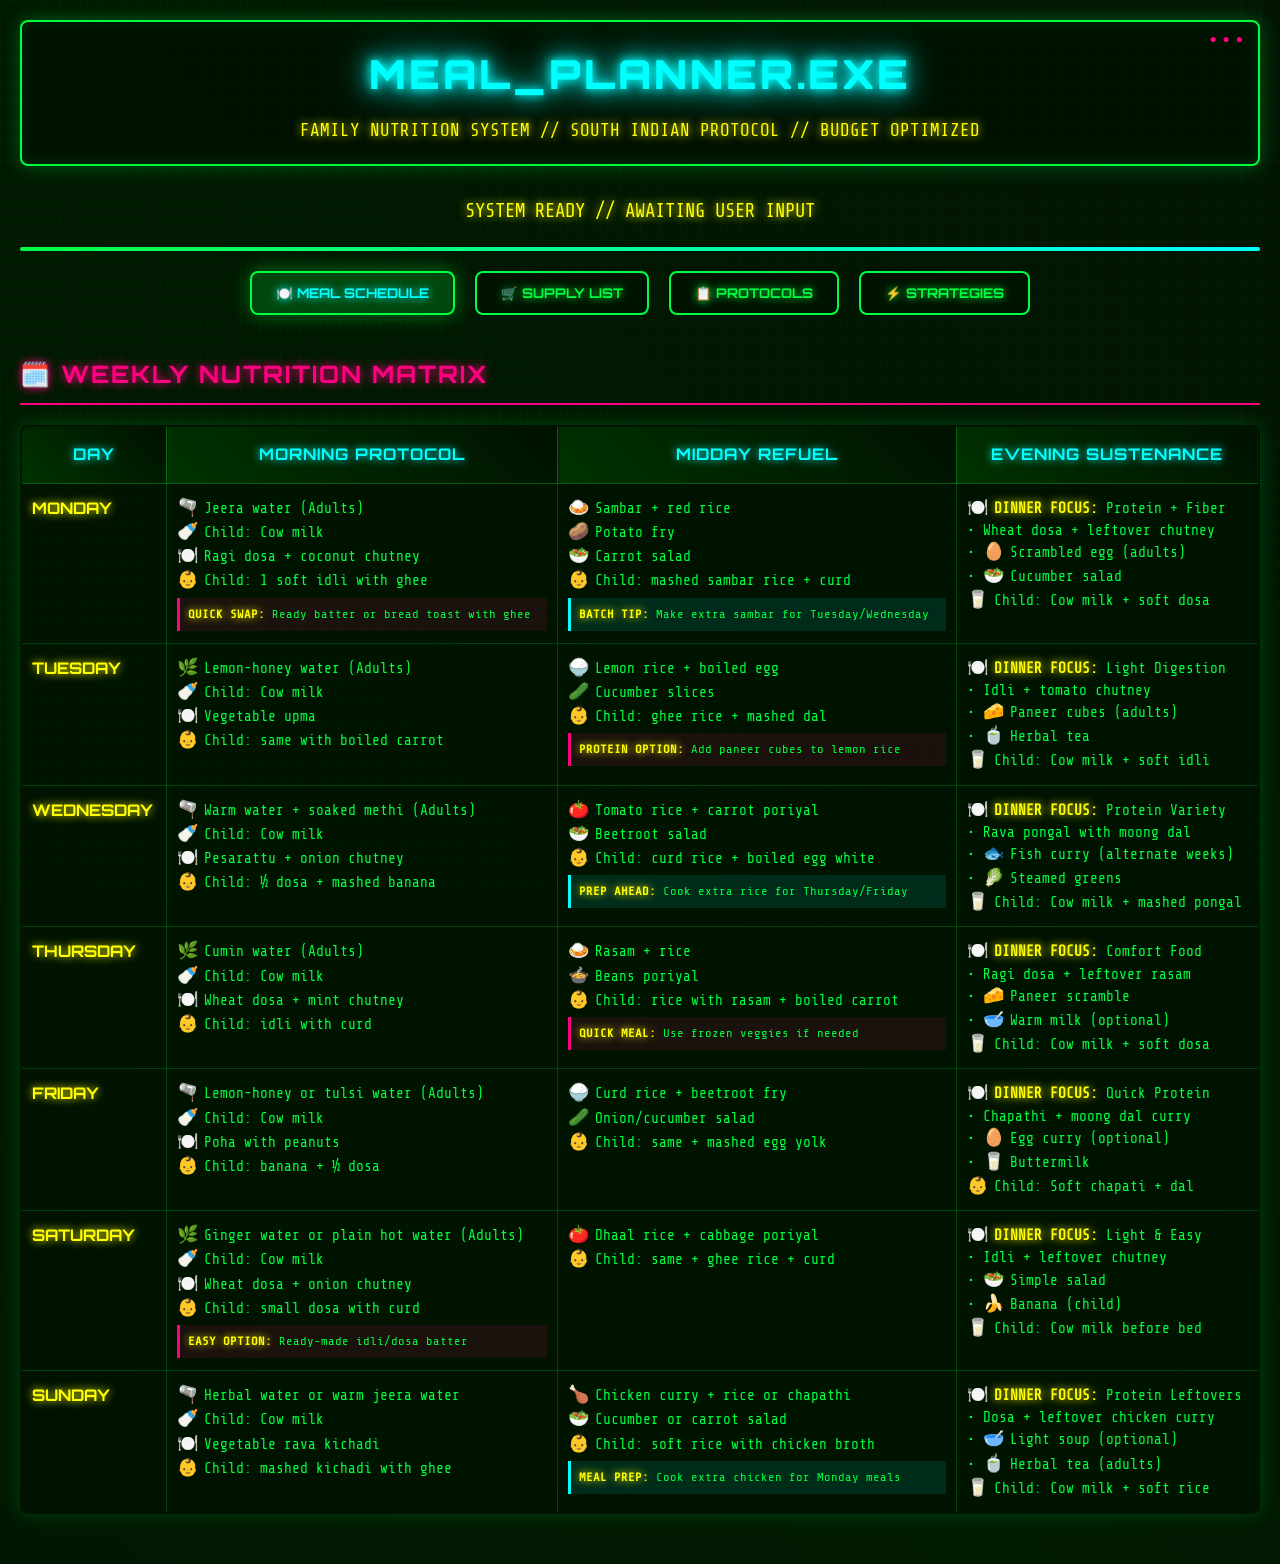
==== menu.html @ 2ec561cf "added diet food menu" ====
<!DOCTYPE html>
<html lang="en">
<head>
  <meta charset="UTF-8">
  <title>MEAL_PLANNER.EXE - Family Nutrition System</title>
  <link rel="stylesheet" href="styles.css">
</head>
<body>
  <div class="terminal-header">
    <h1>MEAL_PLANNER.EXE</h1>
    <div class="subtitle">FAMILY NUTRITION SYSTEM // SOUTH INDIAN PROTOCOL // BUDGET OPTIMIZED</div>
  </div>

  <div id="status" class="status">INITIALIZING NUTRITION PARAMETERS...</div>
  <div class="loading-bar">
    <div id="loadingProgress" class="loading-progress"></div>
  </div>

  <div class="tab-container">
    <button class="tab-button active" onclick="showTab('meals')">🍽️ MEAL SCHEDULE</button>
    <button class="tab-button" onclick="showTab('grocery')">🛒 SUPPLY LIST</button>
    <button class="tab-button" onclick="showTab('protocols')">📋 PROTOCOLS</button>
    <button class="tab-button" onclick="showTab('strategies')">⚡ STRATEGIES</button>
  </div>

  <div id="meals-tab" class="tab-content active">
    <h2>🗓️ WEEKLY NUTRITION MATRIX</h2>
    <table class="meal-table">
      <tr>
        <th>DAY</th>
        <th>MORNING PROTOCOL</th>
        <th>MIDDAY REFUEL</th>
        <th>EVENING SUSTENANCE</th>
      </tr>
      <tr>
        <td class="day-name">MONDAY</td>
        <td class="meal-content">
          <span class="meal-emoji">🫗</span>Jeera water (Adults)<br>
          <span class="meal-emoji">🍼</span>Child: Cow milk<br>
          <span class="meal-emoji">🍽️</span>Ragi dosa + coconut chutney<br>
          <span class="meal-emoji">👶</span>Child: 1 soft idli with ghee
          <div class="backup-meal">
            <strong>QUICK SWAP:</strong> Ready batter or bread toast with ghee
          </div>
        </td>
        <td class="meal-content">
          <span class="meal-emoji">🍛</span>Sambar + red rice<br>
          <span class="meal-emoji">🥔</span>Potato fry<br>
          <span class="meal-emoji">🥗</span>Carrot salad<br>
          <span class="meal-emoji">👶</span>Child: mashed sambar rice + curd
          <div class="batch-tip">
            <strong>BATCH TIP:</strong> Make extra sambar for Tuesday/Wednesday
          </div>
        </td>
        <td class="meal-content">
          <span class="meal-emoji">🍽️</span><strong>DINNER FOCUS:</strong> Protein + Fiber<br>
          • Wheat dosa + leftover chutney<br>
          • <span class="meal-emoji">🥚</span>Scrambled egg (adults)<br>
          • <span class="meal-emoji">🥗</span>Cucumber salad<br>
          <span class="meal-emoji">🥛</span>Child: Cow milk + soft dosa
        </td>
      </tr>
      <tr>
        <td class="day-name">TUESDAY</td>
        <td class="meal-content">
          <span class="meal-emoji">🌿</span>Lemon-honey water (Adults)<br>
          <span class="meal-emoji">🍼</span>Child: Cow milk<br>
          <span class="meal-emoji">🍽️</span>Vegetable upma<br>
          <span class="meal-emoji">👶</span>Child: same with boiled carrot
        </td>
        <td class="meal-content">
          <span class="meal-emoji">🍚</span>Lemon rice + boiled egg<br>
          <span class="meal-emoji">🥒</span>Cucumber slices<br>
          <span class="meal-emoji">👶</span>Child: ghee rice + mashed dal
          <div class="backup-meal">
            <strong>PROTEIN OPTION:</strong> Add paneer cubes to lemon rice
          </div>
        </td>
        <td class="meal-content">
          <span class="meal-emoji">🍽️</span><strong>DINNER FOCUS:</strong> Light Digestion<br>
          • Idli + tomato chutney<br>
          • <span class="meal-emoji">🧀</span>Paneer cubes (adults)<br>
          • <span class="meal-emoji">🍵</span>Herbal tea<br>
          <span class="meal-emoji">🥛</span>Child: Cow milk + soft idli
        </td>
      </tr>
      <tr>
        <td class="day-name">WEDNESDAY</td>
        <td class="meal-content">
          <span class="meal-emoji">🫗</span>Warm water + soaked methi (Adults)<br>
          <span class="meal-emoji">🍼</span>Child: Cow milk<br>
          <span class="meal-emoji">🍽️</span>Pesarattu + onion chutney<br>
          <span class="meal-emoji">👶</span>Child: ½ dosa + mashed banana
        </td>
        <td class="meal-content">
          <span class="meal-emoji">🍅</span>Tomato rice + carrot poriyal<br>
          <span class="meal-emoji">🥗</span>Beetroot salad<br>
          <span class="meal-emoji">👶</span>Child: curd rice + boiled egg white
          <div class="batch-tip">
            <strong>PREP AHEAD:</strong> Cook extra rice for Thursday/Friday
          </div>
        </td>
        <td class="meal-content">
          <span class="meal-emoji">🍽️</span><strong>DINNER FOCUS:</strong> Protein Variety<br>
          • Rava pongal with moong dal<br>
          • <span class="meal-emoji">🐟</span>Fish curry (alternate weeks)<br>
          • <span class="meal-emoji">🥬</span>Steamed greens<br>
          <span class="meal-emoji">🥛</span>Child: Cow milk + mashed pongal
        </td>
      </tr>
      <tr>
        <td class="day-name">THURSDAY</td>
        <td class="meal-content">
          <span class="meal-emoji">🌿</span>Cumin water (Adults)<br>
          <span class="meal-emoji">🍼</span>Child: Cow milk<br>
          <span class="meal-emoji">🍽️</span>Wheat dosa + mint chutney<br>
          <span class="meal-emoji">👶</span>Child: idli with curd
        </td>
        <td class="meal-content">
          <span class="meal-emoji">🍛</span>Rasam + rice<br>
          <span class="meal-emoji">🍲</span>Beans poriyal<br>
          <span class="meal-emoji">👶</span>Child: rice with rasam + boiled carrot
          <div class="backup-meal">
            <strong>QUICK MEAL:</strong> Use frozen veggies if needed
          </div>
        </td>
        <td class="meal-content">
          <span class="meal-emoji">🍽️</span><strong>DINNER FOCUS:</strong> Comfort Food<br>
          • Ragi dosa + leftover rasam<br>
          • <span class="meal-emoji">🧀</span>Paneer scramble<br>
          • <span class="meal-emoji">🥣</span>Warm milk (optional)<br>
          <span class="meal-emoji">🥛</span>Child: Cow milk + soft dosa
        </td>
      </tr>
      <tr>
        <td class="day-name">FRIDAY</td>
        <td class="meal-content">
          <span class="meal-emoji">🫗</span>Lemon-honey or tulsi water (Adults)<br>
          <span class="meal-emoji">🍼</span>Child: Cow milk<br>
          <span class="meal-emoji">🍽️</span>Poha with peanuts<br>
          <span class="meal-emoji">👶</span>Child: banana + ½ dosa
        </td>
        <td class="meal-content">
          <span class="meal-emoji">🍚</span>Curd rice + beetroot fry<br>
          <span class="meal-emoji">🥒</span>Onion/cucumber salad<br>
          <span class="meal-emoji">👶</span>Child: same + mashed egg yolk
        </td>
        <td class="meal-content">
          <span class="meal-emoji">🍽️</span><strong>DINNER FOCUS:</strong> Quick Protein<br>
          • Chapathi + moong dal curry<br>
          • <span class="meal-emoji">🥚</span>Egg curry (optional)<br>
          • <span class="meal-emoji">🥛</span>Buttermilk<br>
          <span class="meal-emoji">👶</span>Child: Soft chapati + dal
        </td>
      </tr>
      <tr>
        <td class="day-name">SATURDAY</td>
        <td class="meal-content">
          <span class="meal-emoji">🌿</span>Ginger water or plain hot water (Adults)<br>
          <span class="meal-emoji">🍼</span>Child: Cow milk<br>
          <span class="meal-emoji">🍽️</span>Wheat dosa + onion chutney<br>
          <span class="meal-emoji">👶</span>Child: small dosa with curd
          <div class="backup-meal">
            <strong>EASY OPTION:</strong> Ready-made idli/dosa batter
          </div>
        </td>
        <td class="meal-content">
          <span class="meal-emoji">🍅</span>Dhaal rice + cabbage poriyal<br>
          <span class="meal-emoji">👶</span>Child: same + ghee rice + curd
        </td>
        <td class="meal-content">
          <span class="meal-emoji">🍽️</span><strong>DINNER FOCUS:</strong> Light & Easy<br>
          • Idli + leftover chutney<br>
          • <span class="meal-emoji">🥗</span>Simple salad<br>
          • <span class="meal-emoji">🍌</span>Banana (child)<br>
          <span class="meal-emoji">🥛</span>Child: Cow milk before bed
        </td>
      </tr>
      <tr>
        <td class="day-name">SUNDAY</td>
        <td class="meal-content">
          <span class="meal-emoji">🫗</span>Herbal water or warm jeera water<br>
          <span class="meal-emoji">🍼</span>Child: Cow milk<br>
          <span class="meal-emoji">🍽️</span>Vegetable rava kichadi<br>
          <span class="meal-emoji">👶</span>Child: mashed kichadi with ghee
        </td>
        <td class="meal-content">
          <span class="meal-emoji">🍗</span>Chicken curry + rice or chapathi<br>
          <span class="meal-emoji">🥗</span>Cucumber or carrot salad<br>
          <span class="meal-emoji">👶</span>Child: soft rice with chicken broth
          <div class="batch-tip">
            <strong>MEAL PREP:</strong> Cook extra chicken for Monday meals
          </div>
        </td>
        <td class="meal-content">
          <span class="meal-emoji">🍽️</span><strong>DINNER FOCUS:</strong> Protein Leftovers<br>
          • Dosa + leftover chicken curry<br>
          • <span class="meal-emoji">🥣</span>Light soup (optional)<br>
          • <span class="meal-emoji">🍵</span>Herbal tea (adults)<br>
          <span class="meal-emoji">🥛</span>Child: Cow milk + soft rice
        </td>
      </tr>
    </table>
  </div>

  <div id="grocery-tab" class="tab-content">
    <h2>🛒 WEEKLY SUPPLY ACQUISITION MATRIX</h2>
    
    <div class="info-panel">
      <h3>🧅 VEGETABLES (Buy Fresh Twice Weekly)</h3>
      <table class="grocery-table">
        <tr><th>ITEM</th><th>QTY/WEEK</th><th>NOTES</th></tr>
        <tr><td>Onion</td><td>1.5 kg</td><td>Base for chutney, upma, poriyal</td></tr>
        <tr><td>Tomato (seeded)</td><td>1 kg</td><td>De-seed for kidney stone prevention</td></tr>
        <tr><td>Carrot</td><td>½ – 1 kg</td><td>Salads, poriyal, child food</td></tr>
        <tr><td>Cabbage</td><td>½ head</td><td>For poriyal</td></tr>
        <tr><td>Beans</td><td>250-300g</td><td>For fry or poriyal</td></tr>
        <tr><td>Curry leaves</td><td>1 bunch</td><td>Use fresh or store frozen</td></tr>
        <tr><td>Green chilies</td><td>6–8</td><td>Limited for child meals</td></tr>
        <tr><td>Ginger</td><td>100g</td><td>Rasam, chutney</td></tr>
        <tr><td>Paneer</td><td>200g</td><td>Protein option for busy days</td></tr>
      </table>
    </div>

    <div class="info-panel">
      <h3>🍚 GRAINS & PULSES</h3>
      <table class="grocery-table">
        <tr><th>ITEM</th><th>QTY</th><th>PURPOSE</th></tr>
        <tr><td>Idli rice / boiled rice</td><td>3–4 kg</td><td>For idli, dosa, rice meals</td></tr>
        <tr><td>Red rice</td><td>1–2 kg</td><td>For lunch (lower GI)</td></tr>
        <tr><td>Ragi flour</td><td>500g</td><td>For dosa and health</td></tr>
        <tr><td>Wheat flour</td><td>1–1.5 kg</td><td>Chapathi, wheat dosa</td></tr>
        <tr><td>Rava (sooji)</td><td>500g</td><td>Upma, kichadi</td></tr>
        <tr><td>Moong dal</td><td>500g</td><td>Pongal, dosa, porridge</td></tr>
        <tr><td>Toor dal</td><td>1 kg</td><td>Sambar</td></tr>
        <tr><td>Urad dal</td><td>500g</td><td>Idli, dosa batter</td></tr>
        <tr><td>Poha (flattened rice)</td><td>250g</td><td>Quick breakfast option</td></tr>
      </table>
    </div>

    <div class="info-panel">
      <h3>🍳 PROTEIN & DAIRY</h3>
      <table class="grocery-table">
        <tr><th>ITEM</th><th>QTY/WEEK</th><th>NOTES</th></tr>
        <tr><td>Eggs</td><td>6–10</td><td>Boiled for adults & child</td></tr>
        <tr><td>Chicken (small portion)</td><td>500g</td><td>For Sunday curry</td></tr>
        <tr><td>Fish (optional)</td><td>200g</td><td>Alternative protein source</td></tr>
        <tr><td>Cow milk</td><td>3–4 liters</td><td>For child & cooking</td></tr>
        <tr><td>Curd</td><td>2 liters</td><td>For meals</td></tr>
        <tr><td>Paneer</td><td>200g</td><td>For protein variety</td></tr>
      </table>
    </div>

    <div class="info-panel">
      <h3 class="budget-highlight">💰 ESTIMATED WEEKLY BUDGET</h3>
      <ul>
        <li>Vegetables: ₹200-300</li>
        <li>Grains & Pulses: ₹300-400</li>
        <li>Protein & Dairy: ₹400-500</li>
        <li>Spices & Oil: ₹100-150</li>
        <li><strong>TOTAL: ₹1,000 - ₹1,350/week</strong></li>
      </ul>
    </div>
  </div>

  <div id="protocols-tab" class="tab-content">
    <h2>📋 FAMILY NUTRITION PROTOCOLS</h2>
    
    <div class="info-grid">
      <div class="info-panel">
        <h3>ADULT NUTRITION TARGETS</h3>
        <ul>
          <li><strong>Objective:</strong> Belly fat reduction</li>
          <li>Morning detox waters with cumin/lemon</li>
          <li>High fiber vegetables and millets</li>
          <li>Controlled portions with red rice</li>
          <li>Evening light meals</li>
          <li>Minimal oil and processed foods</li>
        </ul>
      </div>

      <div class="info-panel">
        <h3>THYROID SUPPORT PROTOCOL</h3>
        <ul>
          <li>Iodized salt usage</li>
          <li>Selenium-rich foods (eggs, garlic)</li>
          <li>Avoid excessive cabbage/cauliflower</li>
          <li>Include coconut and ghee moderately</li>
          <li>Regular meal timing</li>
        </ul>
      </div>

      <div class="info-panel">
        <h3>CHILD NUTRITION MATRIX (2.6Y)</h3>
        <ul>
          <li><strong>Critical:</strong> Cow milk morning + night</li>
          <li>No spicy food, minimal podi</li>
          <li>Soft texture in all dishes</li>
          <li>Boiled egg yolk 2-3 times/week</li>
          <li>Mashed dal and vegetables</li>
          <li>Encourage water, avoid juices/sweets</li>
          <li>Ghee for healthy fat intake</li>
        </ul>
      </div>

      <div class="info-panel">
        <h3>⏰ MEAL TIMING PROTOCOL</h3>
        <ul>
          <li><strong>Morning:</strong> 7:00-8:00 AM</li>
          <li><strong>Mid-morning:</strong> Soaked almonds + date (adults)</li>
          <li><strong>Lunch:</strong> 12:00-1:00 PM</li>
          <li><strong>Evening snack:</strong> Buttermilk/fruit (4:00 PM)</li>
          <li><strong>Dinner:</strong> 7:00-8:00 PM</li>
          <li><strong>Bedtime:</strong> Herbal water (adults only)</li>
        </ul>
      </div>

      <div class="info-panel">
        <h3>💡 COST OPTIMIZATION STRATEGIES</h3>
        <ul>
          <li>Buy vegetables twice weekly</li>
          <li>Reuse chutneys and curries smartly</li>
          <li>Make curd at home</li>
          <li>Batch cook grains and dals</li>
          <li>Use seasonal vegetables</li>
          <li>Minimal food waste policy</li>
        </ul>
      </div>

      <div class="info-panel">
        <h3>🚨 HEALTH ALERTS</h3>
        <ul>
          <li><strong>De-seed tomatoes</strong> (kidney stone prevention)</li>
          <li><strong>Limit spinach/beetroot</strong> (oxalates)</li>
          <li><strong>Fresh curry leaves</strong> preferred</li>
          <li><strong>Cold-pressed oils</strong> when possible</li>
          <li><strong>Avoid bulk buying</strong> perishables</li>
        </ul>
      </div>
    </div>
  </div>

  <div id="strategies-tab" class="tab-content">
    <h2>⚡ EXECUTION STRATEGIES</h2>
    
    <div class="info-grid">
      <div class="info-panel">
        <h3>🚀 BATCH COOKING PLAN</h3>
        <ul>
          <li><strong>Sunday:</strong> Make large batch of idli/dosa batter</li>
          <li><strong>Monday:</strong> Extra sambar for multiple meals</li>
          <li><strong>Wednesday:</strong> Cook extra rice for coming days</li>
          <li><strong>Sunday:</strong> Prepare chicken curry in bulk</li>
          <li><strong>Daily:</strong> Make extra chutneys for next day</li>
        </ul>
      </div>

      <div class="info-panel">
        <h3>🆘 BACKUP MEAL OPTIONS</h3>
        <ul>
          <li><strong>Quick Breakfasts:</strong> Poha, bread toast, upma mix</li>
          <li><strong>Emergency Lunches:</strong> Curd rice + pickle, lemon rice</li>
          <li><strong>Simple Dinners:</strong> Ready dosa batter, chapati + dal</li>
          <li><strong>Protein Boosters:</strong> Boiled eggs, paneer cubes</li>
          <li><strong>Child Meals:</strong> Banana + milk, mashed khichdi</li>
        </ul>
      </div>

      <div class="info-panel">
        <h3>⏱️ TIME-SAVING HACKS</h3>
        <ul>
          <li>Pre-cut vegetables twice weekly</li>
          <li>Use pressure cooker for simultaneous cooking</li>
          <li>Keep pre-made spice mixes ready</li>
          <li>Frozen grated coconut for chutneys</li>
          <li>Soak dals/grains overnight when possible</li>
        </ul>
      </div>

      <div class="info-panel">
        <h3>🥗 PROTEIN ROTATION</h3>
        <ul>
          <li><strong>Eggs:</strong> 3-4 times weekly</li>
          <li><strong>Chicken:</strong> Sunday + leftovers</li>
          <li><strong>Fish:</strong> Optional 1-2 times</li>
          <li><strong>Paneer:</strong> 1-2 times weekly</li>
          <li><strong>Dals:</strong> Daily rotation</li>
          <li><strong>Milk/Curd:</strong> Daily for calcium</li>
        </ul>
      </div>

      <div class="info-panel">
        <h3>📦 PANTRY ESSENTIALS</h3>
        <ul>
          <li>Ready dosa/idli batter (emergency)</li>
          <li>Poha/flattened rice</li>
          <li>Dry fruits and nuts</li>
          <li>Basic spice mixes</li>
          <li>Ghee and oils</li>
          <li>Frozen veggies (backup)</li>
        </ul>
      </div>

      <div class="info-panel">
        <h3>🔄 LEFTOVER STRATEGIES</h3>
        <ul>
          <li>Extra sambar → next day rasam</li>
          <li>Leftover rice → next day fried rice</li>
          <li>Extra chutneys → sandwich spreads</li>
          <li>Cooked veggies → stuffed paratha</li>
          <li>Boiled potatoes → next day fry</li>
        </ul>
      </div>
    </div>
  </div>

  <script src="script.js"></script>
</body>
</html>
---- styles.css ----
@import url('https://fonts.googleapis.com/css2?family=Orbitron:wght@400;700;900&family=Share+Tech+Mono&display=swap');

:root {
  --neon-green: #00ff41;
  --neon-cyan: #00ffff;
  --neon-pink: #ff0080;
  --neon-yellow: #ffff00;
  --dark-bg: #0a0a0a;
  --terminal-bg: #001100;
  --grid-color: rgba(0, 255, 65, 0.1);
}

* {
  box-sizing: border-box;
}

body {
  background: linear-gradient(45deg, #0a0a0a 0%, #001a00 50%, #0a0a0a 100%);
  background-size: 400% 400%;
  animation: gradientShift 20s ease infinite;
  color: var(--neon-green);
  font-family: 'Share Tech Mono', monospace;
  margin: 0;
  padding: 20px;
  line-height: 1.6;
  min-height: 100vh;
  position: relative;
  overflow-x: auto;
}

body::before {
  content: '';
  position: fixed;
  top: 0;
  left: 0;
  width: 100%;
  height: 100%;
  background-image: 
    linear-gradient(rgba(0, 255, 65, 0.03) 1px, transparent 1px),
    linear-gradient(90deg, rgba(0, 255, 65, 0.03) 1px, transparent 1px);
  background-size: 20px 20px;
  pointer-events: none;
  z-index: -1;
}

@keyframes gradientShift {
  0% { background-position: 0% 50%; }
  50% { background-position: 100% 50%; }
  100% { background-position: 0% 50%; }
}

.terminal-header {
  border: 2px solid var(--neon-green);
  border-radius: 8px;
  padding: 20px;
  margin-bottom: 30px;
  background: rgba(0, 17, 0, 0.8);
  box-shadow: 
    0 0 20px rgba(0, 255, 65, 0.3),
    inset 0 0 20px rgba(0, 255, 65, 0.1);
  position: relative;
}

.terminal-header::before {
  content: '● ● ●';
  position: absolute;
  top: 8px;
  right: 15px;
  color: var(--neon-pink);
  font-size: 12px;
}

h1 {
  font-family: 'Orbitron', monospace;
  font-weight: 900;
  font-size: 2.5em;
  color: var(--neon-cyan);
  text-shadow: 
    0 0 10px var(--neon-cyan),
    0 0 20px var(--neon-cyan),
    0 0 40px var(--neon-cyan);
  margin: 0;
  text-align: center;
  letter-spacing: 3px;
}

.subtitle {
  text-align: center;
  color: var(--neon-yellow);
  font-size: 1.1em;
  margin-top: 10px;
  text-shadow: 0 0 10px var(--neon-yellow);
}

h2 {
  font-family: 'Orbitron', monospace;
  font-weight: 700;
  color: var(--neon-pink);
  text-shadow: 0 0 10px var(--neon-pink);
  border-bottom: 2px solid var(--neon-pink);
  padding-bottom: 10px;
  margin-top: 40px;
  font-size: 1.5em;
  letter-spacing: 2px;
}

h3 {
  color: var(--neon-cyan);
  text-shadow: 0 0 8px var(--neon-cyan);
  font-family: 'Orbitron', monospace;
  letter-spacing: 1px;
}

.status {
  text-align: center;
  color: var(--neon-yellow);
  font-size: 1.2em;
  margin: 20px 0;
  text-shadow: 0 0 10px var(--neon-yellow);
  animation: pulse 2s ease-in-out infinite alternate;
}

@keyframes pulse {
  from { opacity: 0.8; }
  to { opacity: 1; }
}

.meal-table {
  width: 100%;
  border-collapse: collapse;
  background: rgba(0, 17, 0, 0.6);
  border: 2px solid var(--neon-green);
  border-radius: 8px;
  overflow: hidden;
  box-shadow: 0 0 20px rgba(0, 255, 65, 0.2);
  margin-bottom: 30px;
}

.meal-table th {
  background: linear-gradient(45deg, #003300, #001100);
  color: var(--neon-cyan);
  padding: 15px 10px;
  font-family: 'Orbitron', monospace;
  font-weight: 700;
  text-shadow: 0 0 8px var(--neon-cyan);
  border: 1px solid rgba(0, 255, 65, 0.3);
  letter-spacing: 1px;
}

.meal-table td {
  padding: 12px 10px;
  border: 1px solid rgba(0, 255, 65, 0.2);
  transition: all 0.3s ease;
  vertical-align: top;
}

.meal-table tr:hover td {
  background: rgba(0, 255, 65, 0.1);
  box-shadow: inset 0 0 20px rgba(0, 255, 65, 0.1);
}

.day-name {
  font-family: 'Orbitron', monospace;
  font-weight: 700;
  color: var(--neon-yellow);
  text-shadow: 0 0 8px var(--neon-yellow);
}

.meal-content {
  font-size: 0.9em;
  line-height: 1.4;
}

.meal-emoji {
  font-size: 1.2em;
  margin-right: 5px;
}

.info-grid {
  display: grid;
  grid-template-columns: repeat(auto-fit, minmax(300px, 1fr));
  gap: 30px;
  margin-top: 30px;
}

.info-panel {
  background: rgba(0, 17, 0, 0.6);
  border: 2px solid var(--neon-green);
  border-radius: 8px;
  padding: 20px;
  box-shadow: 0 0 15px rgba(0, 255, 65, 0.2);
  transition: all 0.3s ease;
}

.info-panel:hover {
  box-shadow: 0 0 25px rgba(0, 255, 65, 0.4);
  transform: translateY(-5px);
}

.grocery-table {
  width: 100%;
  border-collapse: collapse;
  background: rgba(0, 17, 0, 0.6);
  border: 2px solid var(--neon-green);
  border-radius: 8px;
  overflow: hidden;
  box-shadow: 0 0 20px rgba(0, 255, 65, 0.2);
  font-size: 0.9em;
}

.grocery-table th {
  background: linear-gradient(45deg, #003300, #001100);
  color: var(--neon-cyan);
  padding: 12px 8px;
  font-family: 'Orbitron', monospace;
  font-weight: 700;
  text-shadow: 0 0 8px var(--neon-cyan);
  border: 1px solid rgba(0, 255, 65, 0.3);
}

.grocery-table td {
  padding: 10px 8px;
  border: 1px solid rgba(0, 255, 65, 0.2);
}

.grocery-table tr:hover td {
  background: rgba(0, 255, 65, 0.05);
}

ul {
  list-style: none;
  padding: 0;
}

ul li {
  padding: 8px 0;
  border-bottom: 1px solid rgba(0, 255, 65, 0.1);
  transition: all 0.3s ease;
}

ul li:hover {
  color: var(--neon-cyan);
  text-shadow: 0 0 8px var(--neon-cyan);
  padding-left: 10px;
}

ul li::before {
  content: '▶ ';
  color: var(--neon-pink);
  margin-right: 8px;
}

strong {
  color: var(--neon-yellow);
  text-shadow: 0 0 8px var(--neon-yellow);
}

.budget-highlight {
  color: var(--neon-pink);
  text-shadow: 0 0 10px var(--neon-pink);
  font-weight: bold;
}

.ascii-art {
  font-family: 'Share Tech Mono', monospace;
  color: var(--neon-green);
  text-align: center;
  margin: 30px 0;
  font-size: 0.8em;
  opacity: 0.7;
  white-space: pre;
}

@media (max-width: 768px) {
  body { padding: 10px; }
  h1 { font-size: 1.8em; }
  .info-grid { grid-template-columns: 1fr; }
  .meal-table { font-size: 0.8em; }
  .meal-table th, .meal-table td { padding: 8px; }
  .grocery-table { font-size: 0.8em; }
}

.loading-bar {
  width: 100%;
  height: 4px;
  background: rgba(0, 255, 65, 0.2);
  border-radius: 2px;
  overflow: hidden;
  margin: 20px 0;
}

.loading-progress {
  height: 100%;
  background: linear-gradient(90deg, var(--neon-green), var(--neon-cyan), var(--neon-green));
  background-size: 200% 100%;
  animation: loadingAnimation 2s linear infinite;
  width: 100%;
  transition: width 0.3s ease;
}

@keyframes loadingAnimation {
  0% { background-position: 200% 0; }
  100% { background-position: -200% 0; }
}

.tab-container {
  display: flex;
  justify-content: center;
  margin-bottom: 30px;
  gap: 20px;
  flex-wrap: wrap;
}

.tab-button {
  background: rgba(0, 17, 0, 0.6);
  border: 2px solid var(--neon-green);
  color: var(--neon-green);
  padding: 12px 24px;
  font-family: 'Orbitron', monospace;
  font-weight: 700;
  cursor: pointer;
  border-radius: 8px;
  transition: all 0.3s ease;
  text-shadow: 0 0 8px var(--neon-green);
}

.tab-button:hover {
  background: rgba(0, 255, 65, 0.1);
  box-shadow: 0 0 15px rgba(0, 255, 65, 0.3);
}

.tab-button.active {
  background: rgba(0, 255, 65, 0.2);
  color: var(--neon-cyan);
  text-shadow: 0 0 10px var(--neon-cyan);
  box-shadow: 0 0 20px rgba(0, 255, 65, 0.4);
}

.tab-content {
  display: none;
}

.tab-content.active {
  display: block;
}

.backup-meal {
  background: rgba(255, 0, 128, 0.1);
  border-left: 3px solid var(--neon-pink);
  padding: 8px;
  margin-top: 5px;
  font-size: 0.85em;
}

.batch-tip {
  background: rgba(0, 255, 255, 0.1);
  border-left: 3px solid var(--neon-cyan);
  padding: 8px;
  margin-top: 5px;
  font-size: 0.85em;
}
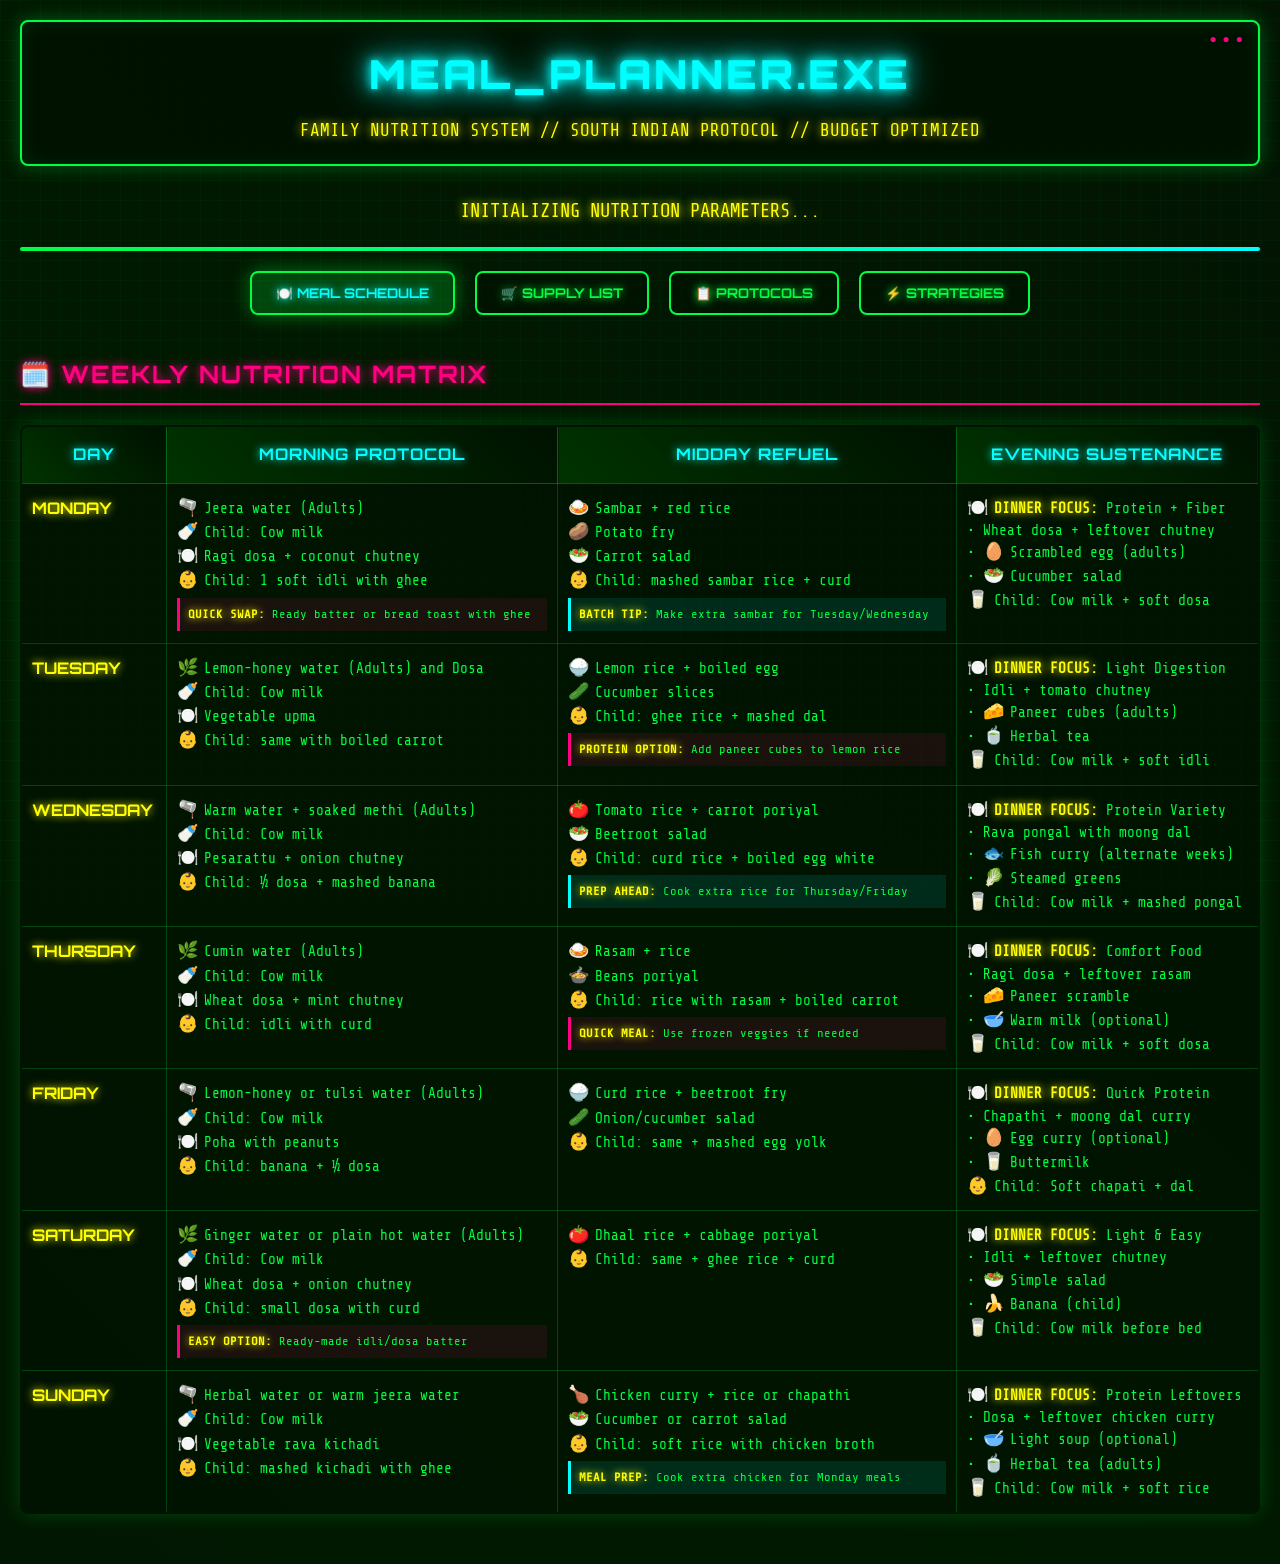
==== commit 9ebb9d1b: "changed the menu" ====
--- a/menu.html
+++ b/menu.html
@@ -63,7 +63,7 @@
       <tr>
         <td class="day-name">TUESDAY</td>
         <td class="meal-content">
-          <span class="meal-emoji">🌿</span>Lemon-honey water (Adults)<br>
+          <span class="meal-emoji">🌿</span>Lemon-honey water (Adults) and Dosa<br>
           <span class="meal-emoji">🍼</span>Child: Cow milk<br>
           <span class="meal-emoji">🍽️</span>Vegetable upma<br>
           <span class="meal-emoji">👶</span>Child: same with boiled carrot
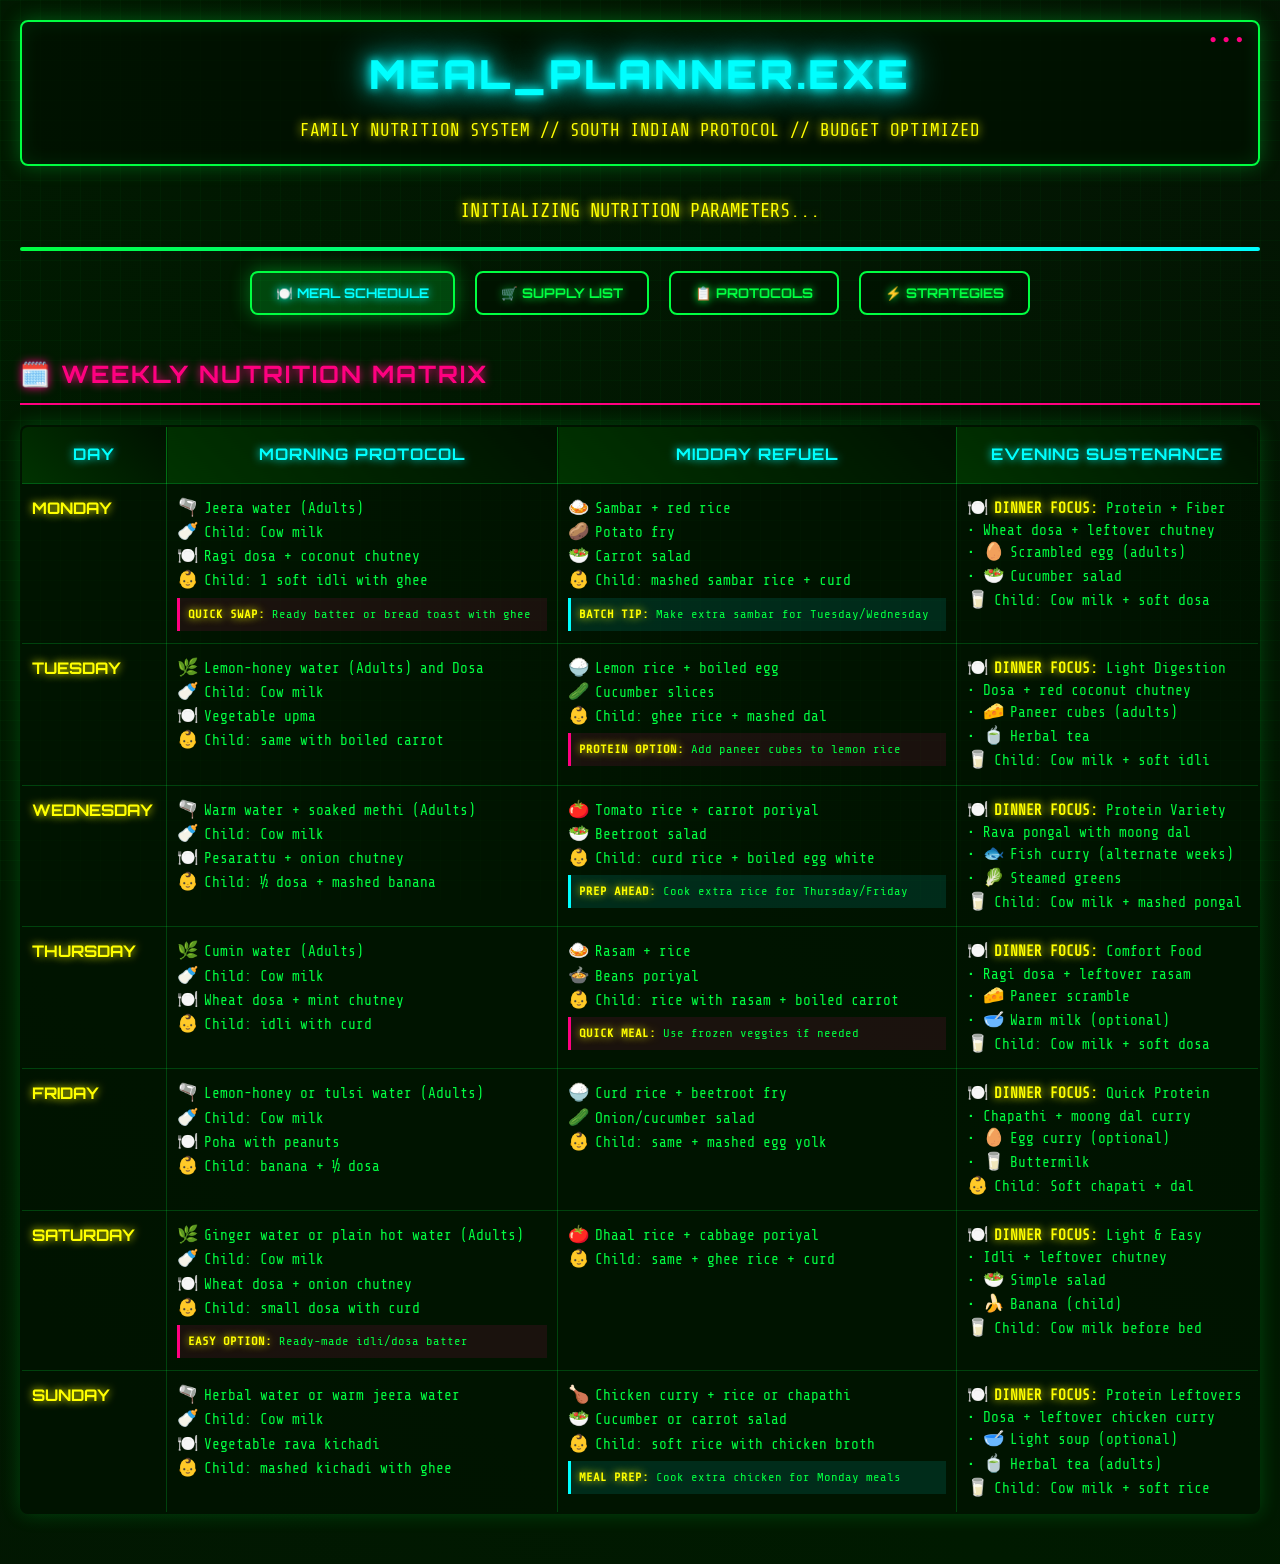
==== commit e8a38d50: "content changes" ====
--- a/menu.html
+++ b/menu.html
@@ -78,7 +78,7 @@
         </td>
         <td class="meal-content">
           <span class="meal-emoji">🍽️</span><strong>DINNER FOCUS:</strong> Light Digestion<br>
-          • Idli + tomato chutney<br>
+          • Dosa + red coconut chutney <br>
           • <span class="meal-emoji">🧀</span>Paneer cubes (adults)<br>
           • <span class="meal-emoji">🍵</span>Herbal tea<br>
           <span class="meal-emoji">🥛</span>Child: Cow milk + soft idli
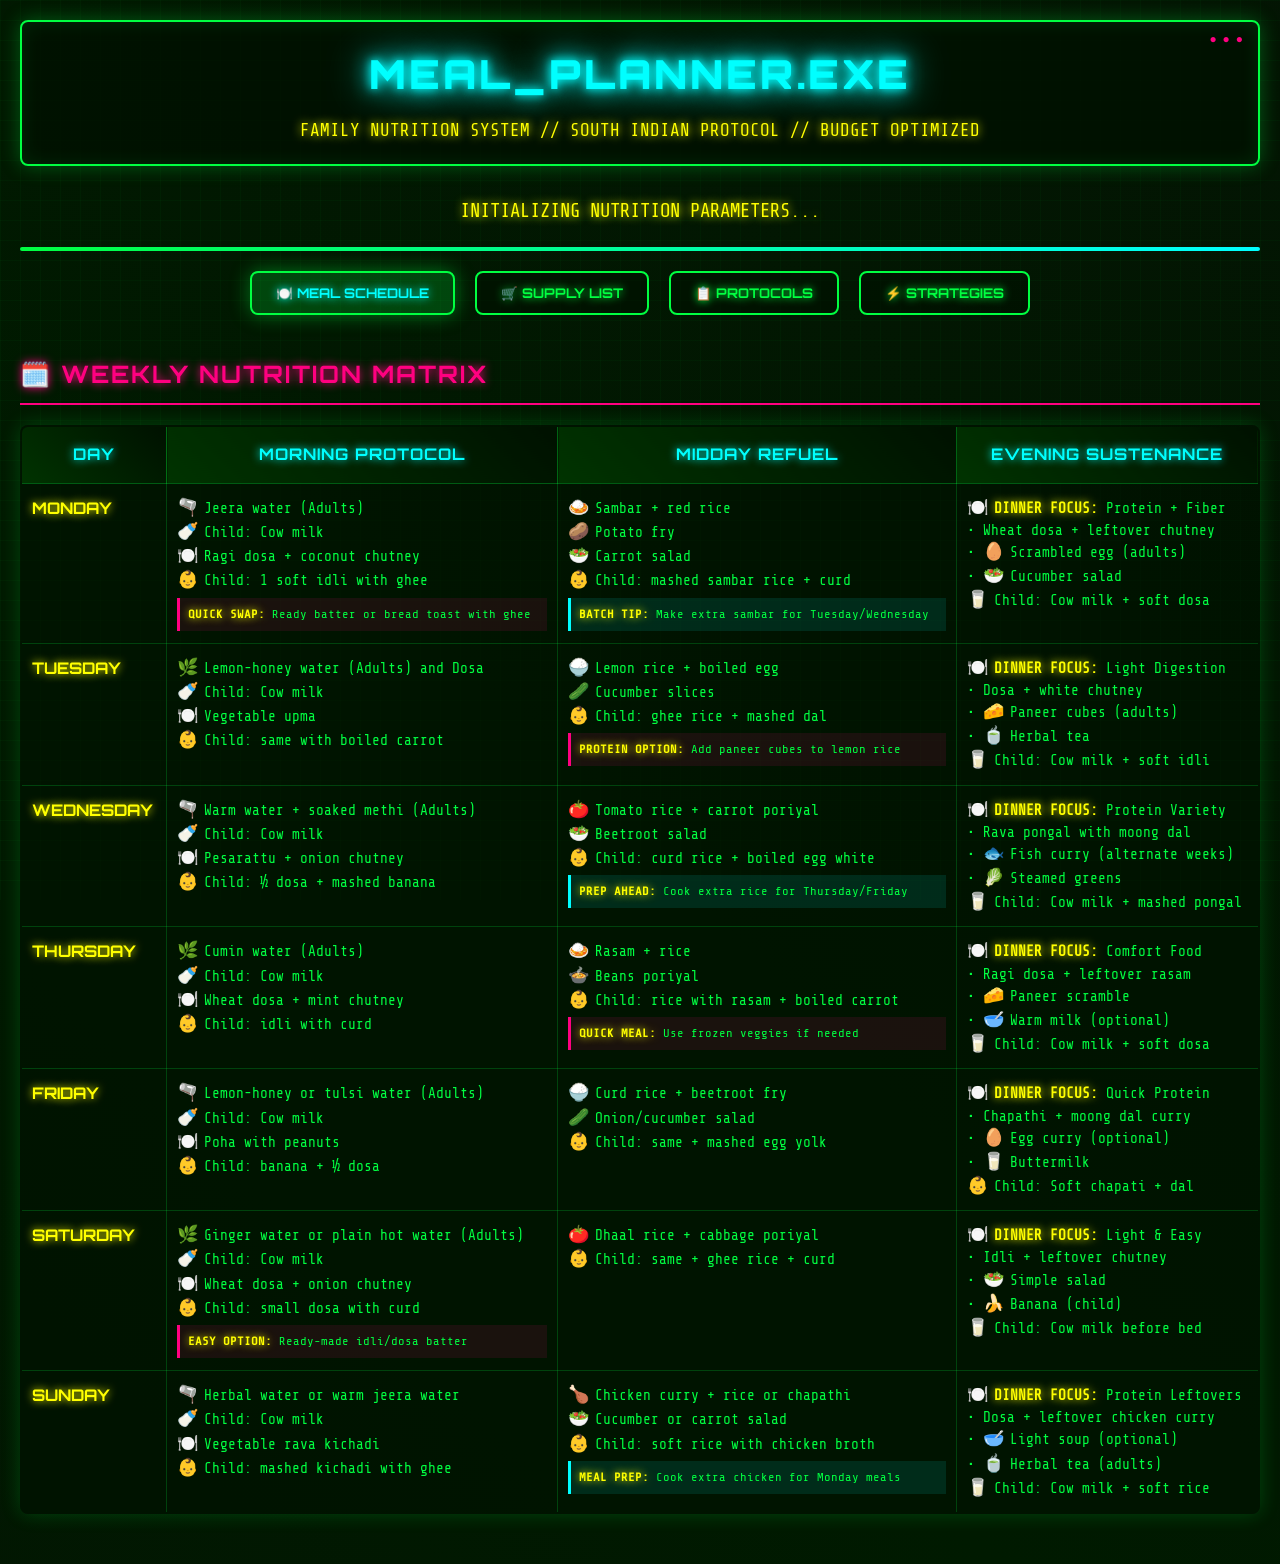
==== commit 72f84d09: "content changes" ====
--- a/menu.html
+++ b/menu.html
@@ -78,7 +78,7 @@
         </td>
         <td class="meal-content">
           <span class="meal-emoji">🍽️</span><strong>DINNER FOCUS:</strong> Light Digestion<br>
-          • Dosa + red coconut chutney <br>
+          • Dosa + white chutney <br>
           • <span class="meal-emoji">🧀</span>Paneer cubes (adults)<br>
           • <span class="meal-emoji">🍵</span>Herbal tea<br>
           <span class="meal-emoji">🥛</span>Child: Cow milk + soft idli
